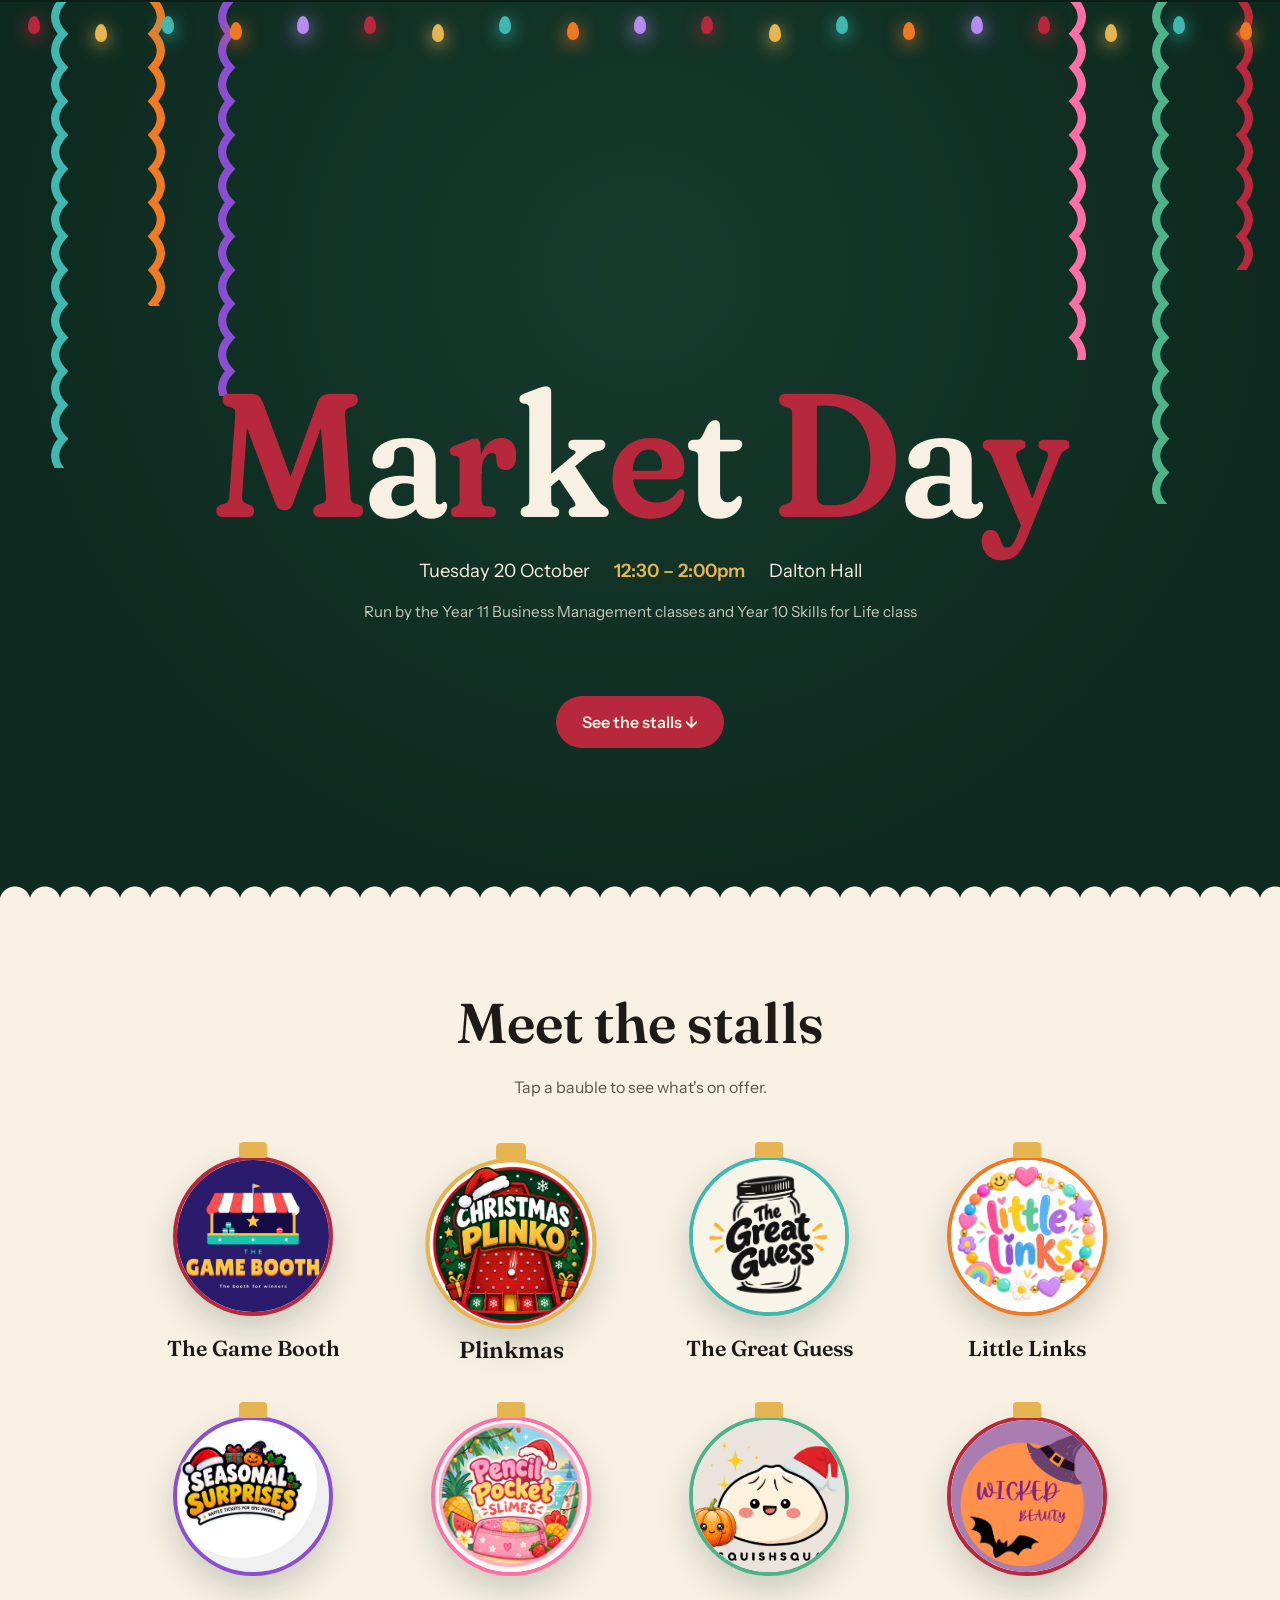
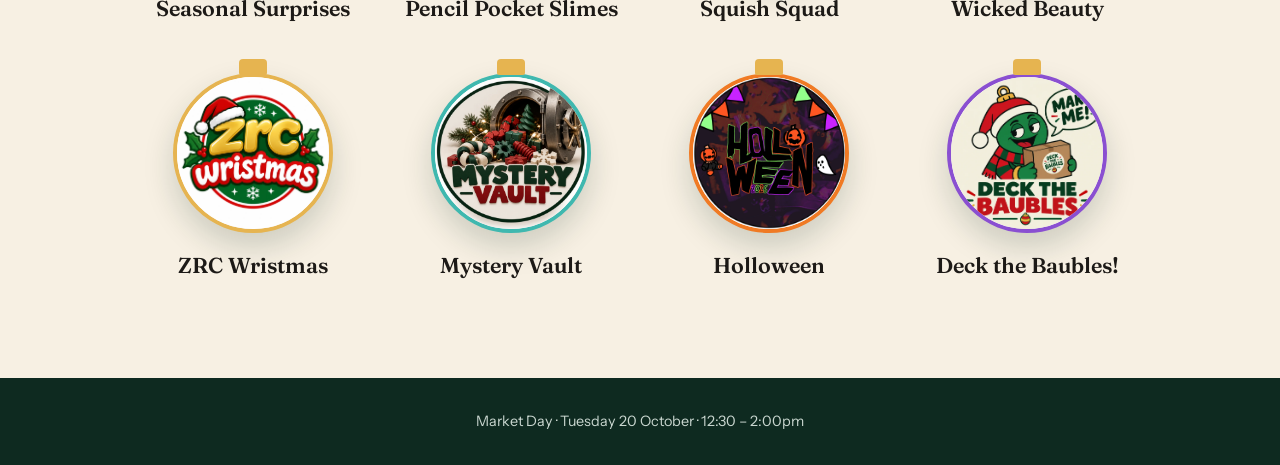
==== index.html @ 4d179e96 "Market Day site Co-Authored-By: Claude Haiku 5.5 <noreply@anthropic.com>" ====
<!doctype html>
<html lang="en">
<head>
<meta charset="utf-8"><meta name="robots" content="noindex"><meta name="viewport" content="width=device-width, initial-scale=1">
<title>Market Day</title>
<link rel="preconnect" href="https://fonts.googleapis.com"><link rel="preconnect" href="https://fonts.gstatic.com" crossorigin>
<link href="https://fonts.googleapis.com/css2?family=Fraunces:ital,opsz,SOFT,WONK,wght@0,9..144,0..100,0..1,600;1,9..144,0..100,0..1,600&family=Instrument+Sans:wght@400;600&display=swap" rel="stylesheet">
<link rel="stylesheet" href="style.css">
</head>
<body>
<section class="hero">
  <div class="confetti" aria-hidden="true"></div>
  <div id="streamers" aria-hidden="true"></div>
  <div style="position:relative;z-index:3">
    <h1 aria-label="Market Day"><span aria-hidden="true">M<b>a</b>r<b>k</b>e<b>t</b> D<b>a</b>y</span></h1>
    <p class="when"><span id="date"></span><b id="time"></b><span id="place"></span></p>
    <p class="runby" id="runBy"></p>
    <br><a class="cue" href="#stalls">See the stalls ↓</a>
  </div>
</section>
<section class="stalls" id="stalls">
  <h2>Meet the stalls</h2>
  <p>Tap a bauble to see what's on offer.</p>
  <div class="grid" id="grid"></div>
</section>
<footer id="foot"></footer>
<script src="data.js"></script>
<script src="common.js"></script>
<script>
  $(".hero").insertAdjacentHTML("afterbegin", garland());
  // ponytail: positions hand-picked to frame the title, not cover it
  $("#streamers").innerHTML = [[4, 52], [11, 34], [17, 44], [83, 40], [90, 56], [96, 30]].map(([x, h], i) => {
    let d = "M12 0"; for (let y = 0; y < h * 8; y += 30) d += ` q ${i % 2 ? 14 : -14} 15 0 30`;
    return `<svg class="streamer" style="left:${x}%;height:${h}vh;animation-delay:-${i * 0.7}s" viewBox="0 0 24 ${h * 8}" preserveAspectRatio="xMidYMin slice"><path d="${d}" stroke="${pick(i + 2)}"/></svg>`;
  }).join("");
  $(".confetti").innerHTML = Array.from({ length: 36 }, (_, i) =>
    `<i style="left:${Math.random() * 100}%;background:${pick(i)};animation-duration:${6 + Math.random() * 8}s;animation-delay:-${Math.random() * 14}s;scale:${0.6 + Math.random() * 0.7}"></i>`).join("");
  for (const k of ["date", "time", "place", "runBy"]) $("#" + k).textContent = MARKET[k];
  $("#foot").textContent = `${MARKET.title} · ${MARKET.date} · ${MARKET.time}`;
  $("#grid").innerHTML = STALLS.map((s) =>
    `<a class="card${s.featured ? " featured" : ""}" style="--b:${pick(STALLS.indexOf(s))};--i:${STALLS.indexOf(s)}" href="stall.html?id=${encodeURIComponent(s.id)}">${bauble(s)}<h3>${esc(s.name)}</h3></a>`).join("");
  // title letters drop in one by one
  let li = 0;
  for (const n of [...$(".hero h1 span").childNodes]) {
    const wrap = (t) => [...t].map((c) => c === " " ? " " : `<i class="l" style="--i:${li++}">${c}</i>`).join("");
    const html = n.nodeType === 3 ? wrap(n.textContent) : `<b>${wrap(n.textContent)}</b>`;
    n.replaceWith(document.createRange().createContextualFragment(html));
  }
  // baubles pop in as they scroll into view
  const io = new IntersectionObserver((es) => es.forEach((e) => e.isIntersecting && (e.target.classList.add("in"), io.unobserve(e.target))), { threshold: 0.3 });
  document.querySelectorAll(".card").forEach((c) => io.observe(c));
  // tap: bauble flies at the screen, then the stall page opens
  document.addEventListener("click", (e) => {
    const a = e.target.closest(".card"); if (!a || e.metaKey || e.ctrlKey || matchMedia("(prefers-reduced-motion: reduce)").matches) return;
    e.preventDefault();
    const b = a.querySelector(".bauble"), r = b.getBoundingClientRect(), z = b.cloneNode(true);
    z.classList.add("zoom"); z.style.cssText = `left:${r.left}px;top:${r.top}px;width:${r.width}px;--dx:${innerWidth / 2 - r.left - r.width / 2}px;--dy:${innerHeight / 2 - r.top - r.height / 2}px;--b:${getComputedStyle(a).getPropertyValue("--b")}`;
    b.style.visibility = "hidden"; document.body.append(z, Object.assign(document.createElement("div"), { className: "zoom-fade" }));
    setTimeout(() => (location.href = a.href), 430);
  });
  addEventListener("pageshow", (e) => e.persisted && (document.querySelectorAll(".zoom, .zoom-fade").forEach((n) => n.remove()), document.querySelectorAll(".bauble").forEach((b) => (b.style.visibility = ""))));
</script>
</body>
</html>
---- style.css ----
:root {
  --pine: #0e2a20; --pine-2: #163b2d; --berry: #b8283c; --gold: #e6b450;
  --cream: #f7f0e3; --ink: #1d1a17;
  --display: "Fraunces", Georgia, serif; --body: "Instrument Sans", system-ui, sans-serif;
}
* { box-sizing: border-box; margin: 0; }
body { font-family: var(--body); background: var(--pine); color: var(--cream); line-height: 1.55; overflow-x: hidden; }
a { color: inherit; }
img { max-width: 100%; display: block; }

/* string lights */
.garland { position: absolute; top: 0; left: 0; right: 0; pointer-events: none; z-index: 2; }
.lights { position: absolute; top: 0; left: 0; right: 0; display: flex; justify-content: space-around; border-top: 2px solid #0a1e17; }
.lights span { width: 12px; height: 18px; border-radius: 50% 50% 50% 50% / 60% 60% 40% 40%; margin-top: 14px;
  background: var(--c); box-shadow: 0 4px 18px var(--c); animation: twinkle 1.8s ease-in-out infinite alternate; }
.lights span:nth-child(5n+1) { --c: var(--berry); }
.lights span:nth-child(5n+2) { --c: var(--gold); animation-delay: .4s; margin-top: 22px; }
.lights span:nth-child(5n+3) { --c: #3fb8af; animation-delay: .9s; }
.lights span:nth-child(5n+4) { --c: #f07a24; animation-delay: 1.3s; margin-top: 20px; }
.lights span:nth-child(5n)   { --c: #b98af0; animation-delay: .6s; }
@keyframes twinkle { to { opacity: .35; box-shadow: none; } }

/* curly streamers */
.streamer { position: absolute; top: 0; width: 24px; transform-origin: 50% 0; animation: sway 3.5s ease-in-out infinite alternate; z-index: 1; }
.streamer path { fill: none; stroke-width: 7; stroke-linecap: round; }
@keyframes sway { from { rotate: -4deg; } to { rotate: 4deg; } }

/* confetti falling in the hero */
.confetti { position: absolute; inset: 0; overflow: hidden; pointer-events: none; }
.confetti i { position: absolute; top: -20px; width: 8px; height: 14px; border-radius: 2px; animation: drop linear infinite; }
@keyframes drop { to { transform: translate(30px, 105vh) rotate(720deg); } }

/* hero */
.hero { position: relative; overflow: hidden; min-height: 100svh; display: grid; place-items: center; text-align: center; padding: 6rem 1.5rem 4rem;
  background: radial-gradient(ellipse at 50% 30%, var(--pine-2), var(--pine) 70%); }
.hero h1 { font-family: var(--display); font-weight: 600; font-size: clamp(4rem, 15vw, 11rem); line-height: .9; margin: 1rem 0 1.5rem;
  font-variation-settings: "SOFT" 100, "WONK" 1; }
.hero h1 { color: var(--berry); } .hero h1 b { color: var(--cream); font-weight: inherit; }
.when { display: inline-flex; flex-wrap: wrap; justify-content: center; gap: .5rem 1.5rem; font-size: 1.15rem; }
.when b { color: var(--gold); font-weight: 600; }
.runby { margin-top: .9rem; font-size: .95rem; opacity: .8; }
.cue { display: inline-block; margin-top: 3rem; text-decoration: none; font-weight: 600; padding: .85rem 1.6rem;
  border-radius: 999px; background: var(--berry); transition: transform .2s; }
.cue:hover { transform: translateY(2px); }

/* stall grid */
.stalls { background: var(--cream); color: var(--ink); padding: 5rem 1.5rem 6rem; position: relative; }
.stalls::before { content: ""; position: absolute; top: -28px; left: 0; right: 0; height: 30px;
  background: radial-gradient(circle at 15px 30px, var(--cream) 15px, transparent 16px) 0 0 / 30px 30px repeat-x; }
.stalls h2, .stall h2 { font-family: var(--display); font-weight: 600; font-size: clamp(2.2rem, 6vw, 3.5rem); text-align: center; }
.stalls > p { text-align: center; color: #5c544a; margin-top: .5rem; }
.grid { max-width: 1000px; margin: 3.5rem auto 0; display: grid; grid-template-columns: repeat(4, 1fr); gap: 3rem 2rem; }
.card { text-decoration: none; text-align: center; display: flex; flex-direction: column; align-items: center; gap: 1rem; }
.card:hover .bauble, .card:focus-visible .bauble { transform: rotate(-6deg) scale(1.05); }
.card h3 { font-family: var(--display); font-weight: 600; font-size: 1.35rem; }
.card.featured .bauble { transform: scale(1.07); }
.card.featured:hover .bauble, .card.featured:focus-visible .bauble { transform: rotate(-6deg) scale(1.12); }
.card.featured h3 { font-size: 1.45rem; }

/* bauble = logo holder */
.bauble { position: relative; width: clamp(120px, 36vw, 160px); aspect-ratio: 1; border-radius: 50%; background: #fff; display: grid; place-items: center;
  overflow: visible; box-shadow: inset -12px -14px 0 rgb(0 0 0 / .06), 0 14px 30px rgb(14 42 32 / .18);
  border: 4px solid var(--b, var(--berry)); transform-origin: 50% -30px; transition: transform .35s cubic-bezier(.3,1.6,.5,1); }
.bauble::before { content: ""; position: absolute; top: -18px; left: 50%; translate: -50% 0; width: 28px; height: 16px;
  background: var(--gold); border-radius: 4px 4px 2px 2px; }
.bauble img { position: absolute; inset: 0; width: 100%; height: 100%; border-radius: 50%; object-fit: cover; } .bauble img.fit { width: 84%; height: 84%; border-radius: 0; object-fit: contain; }
.bauble .initials { font-family: var(--display); font-size: 3rem; font-weight: 600; color: color-mix(in srgb, var(--b, var(--berry)) 70%, #000); }


/* stall page */
.stall { position: relative; min-height: 100svh; background: var(--cream); color: var(--ink); padding: 4.5rem 1.5rem 5rem; }
.stall .lights { border-color: var(--pine); }
.back { position: relative; z-index: 3; display: inline-block; font-weight: 600; text-decoration: none; padding: .5rem 0; }
.back:hover { color: var(--berry); }
.stall article { max-width: 720px; margin: 2rem auto 0; display: grid; gap: 2.5rem; }
.stall header { display: grid; justify-items: center; gap: 1.5rem; text-align: center; }
.stall header .bauble { width: 200px; margin-top: 1rem; }
.stall .desc { font-size: 1.15rem; color: #3d3730; max-width: 55ch; }
.stall h3 { font-family: var(--display); font-weight: 600; font-size: 1.6rem; margin-bottom: 1rem; color: var(--berry); }
.menu { list-style: none; padding: 0; font-size: 1.1rem; }
.menu li { display: flex; gap: .5rem; padding: .45rem 0; }
.menu li::after { content: ""; order: 1; flex: 1; border-bottom: 2px dotted #c9bda8; margin-bottom: .4rem; }
.menu b { order: 2; font-variant-numeric: tabular-nums; }
.team { display: flex; flex-wrap: wrap; gap: .6rem; list-style: none; padding: 0; }
.team li { background: var(--pine); color: var(--cream); padding: .45rem 1rem; border-radius: 999px; }
.photo { border-radius: 14px; border: 6px solid #fff; box-shadow: 0 14px 30px rgb(0 0 0 / .15); rotate: -1deg; }
footer { text-align: center; padding: 2rem; font-size: .9rem; color: #c9d6cf; }

/* ---- motion ---- */
/* title letters drop and bounce in, then bob */
.hero h1 .l { display: inline-block; font-style: normal; animation: dropin .7s cubic-bezier(.3,1.6,.5,1) both, bob 3s ease-in-out infinite alternate;
  animation-delay: calc(var(--i) * 70ms), calc(.8s + var(--i) * 120ms); }
@keyframes dropin { from { opacity: 0; transform: translateY(-1.2em) rotate(-12deg); } }
@keyframes bob { to { translate: 0 -.06em; rotate: 2deg; } }
.when, .runby, .cue { animation: rise .8s ease-out both; }
.when { animation-delay: .9s; } .runby { animation-delay: 1.05s; } .cue { animation-delay: 1.2s, 2.4s; animation-name: rise, nudge; animation-duration: .8s, 2s; animation-iteration-count: 1, infinite; }
@keyframes rise { from { opacity: 0; translate: 0 18px; } }
@keyframes nudge { 0%, 70%, 100% { transform: none; } 80% { transform: translateY(5px); } 90% { transform: translateY(-2px); } }

/* baubles: pop in on scroll, then swing gently from the hook */
.card { opacity: 0; translate: 0 30px; scale: .85; transition: opacity .5s, translate .6s cubic-bezier(.3,1.6,.5,1), scale .6s cubic-bezier(.3,1.6,.5,1); transition-delay: calc(var(--i) % 4 * 90ms); }
.card.in { opacity: 1; translate: 0; scale: 1; }
.card .bauble { animation: swing 3.2s ease-in-out infinite alternate; animation-delay: calc(var(--i) * -.45s); }
@keyframes swing { from { rotate: -3deg; } to { rotate: 3deg; } }
.card h3 { transition: color .2s; } .card:hover h3 { color: color-mix(in srgb, var(--b) 75%, #000); }

/* featured bauble: a glint sweeps across */
.card.featured .bauble::after { content: ""; position: absolute; inset: 0; border-radius: 50%; pointer-events: none;
  background: linear-gradient(115deg, transparent 42%, rgb(255 255 255 / .8) 50%, transparent 58%) 150% 0 / 300% 100% no-repeat; animation: glint 3.5s ease-in-out 1.5s infinite; }
@keyframes glint { 0%, 60% { background-position: 150% 0; } 85%, 100% { background-position: -50% 0; } }

/* tap: bauble launches at the screen */
.zoom { position: fixed; z-index: 9; margin: 0; pointer-events: none; transform-origin: 50% 50%; animation: zoom .45s cubic-bezier(.6,0,.9,.4) forwards; }
@keyframes zoom { to { transform: translate(var(--dx), var(--dy)) scale(14); rotate: 0deg; } }
.zoom-fade { position: fixed; inset: 0; z-index: 10; background: var(--cream); opacity: 0; animation: fadein .15s .32s forwards; pointer-events: none; }
@keyframes fadein { to { opacity: 1; } }

/* stall page: bauble lands from the zoom, sections rise, team pills pop */
.stall header .bauble { animation: hang 1.1s cubic-bezier(.3,1.6,.5,1) both, swing 3.2s ease-in-out 1.1s infinite alternate; }
@keyframes hang { from { scale: 4; opacity: 0; } 60% { opacity: 1; } }
.stall header h2, .stall .desc, .stall section, .stall .photo { animation: rise .7s ease-out both; }
.stall header h2 { animation-delay: .3s; } .stall .desc { animation-delay: .45s; } .stall section { animation-delay: .6s; } .stall section + section { animation-delay: .75s; } .stall .photo { animation-delay: .9s; }
.team li { animation: rise .5s cubic-bezier(.3,1.6,.5,1) both; animation-delay: calc(.9s + var(--n, 0) * 80ms); transition: transform .2s; }
.team li:hover { transform: translateY(-3px) rotate(-2deg); }
.menu li { transition: padding .2s; } .menu li:hover { padding-left: .4rem; }

@media (prefers-reduced-motion: reduce) {
  .lights span, .streamer, .hero h1 .l, .when, .runby, .cue, .card .bauble, .stall *, .card.featured .bauble::after { animation: none !important; }
  .card { opacity: 1; translate: 0; scale: 1; transition: none; } .confetti { display: none; }
}
@media (max-width: 700px) { .streamer:nth-of-type(3n+2) { display: none; } .grid { gap: 2.5rem 1rem; grid-template-columns: repeat(2, 1fr); } }
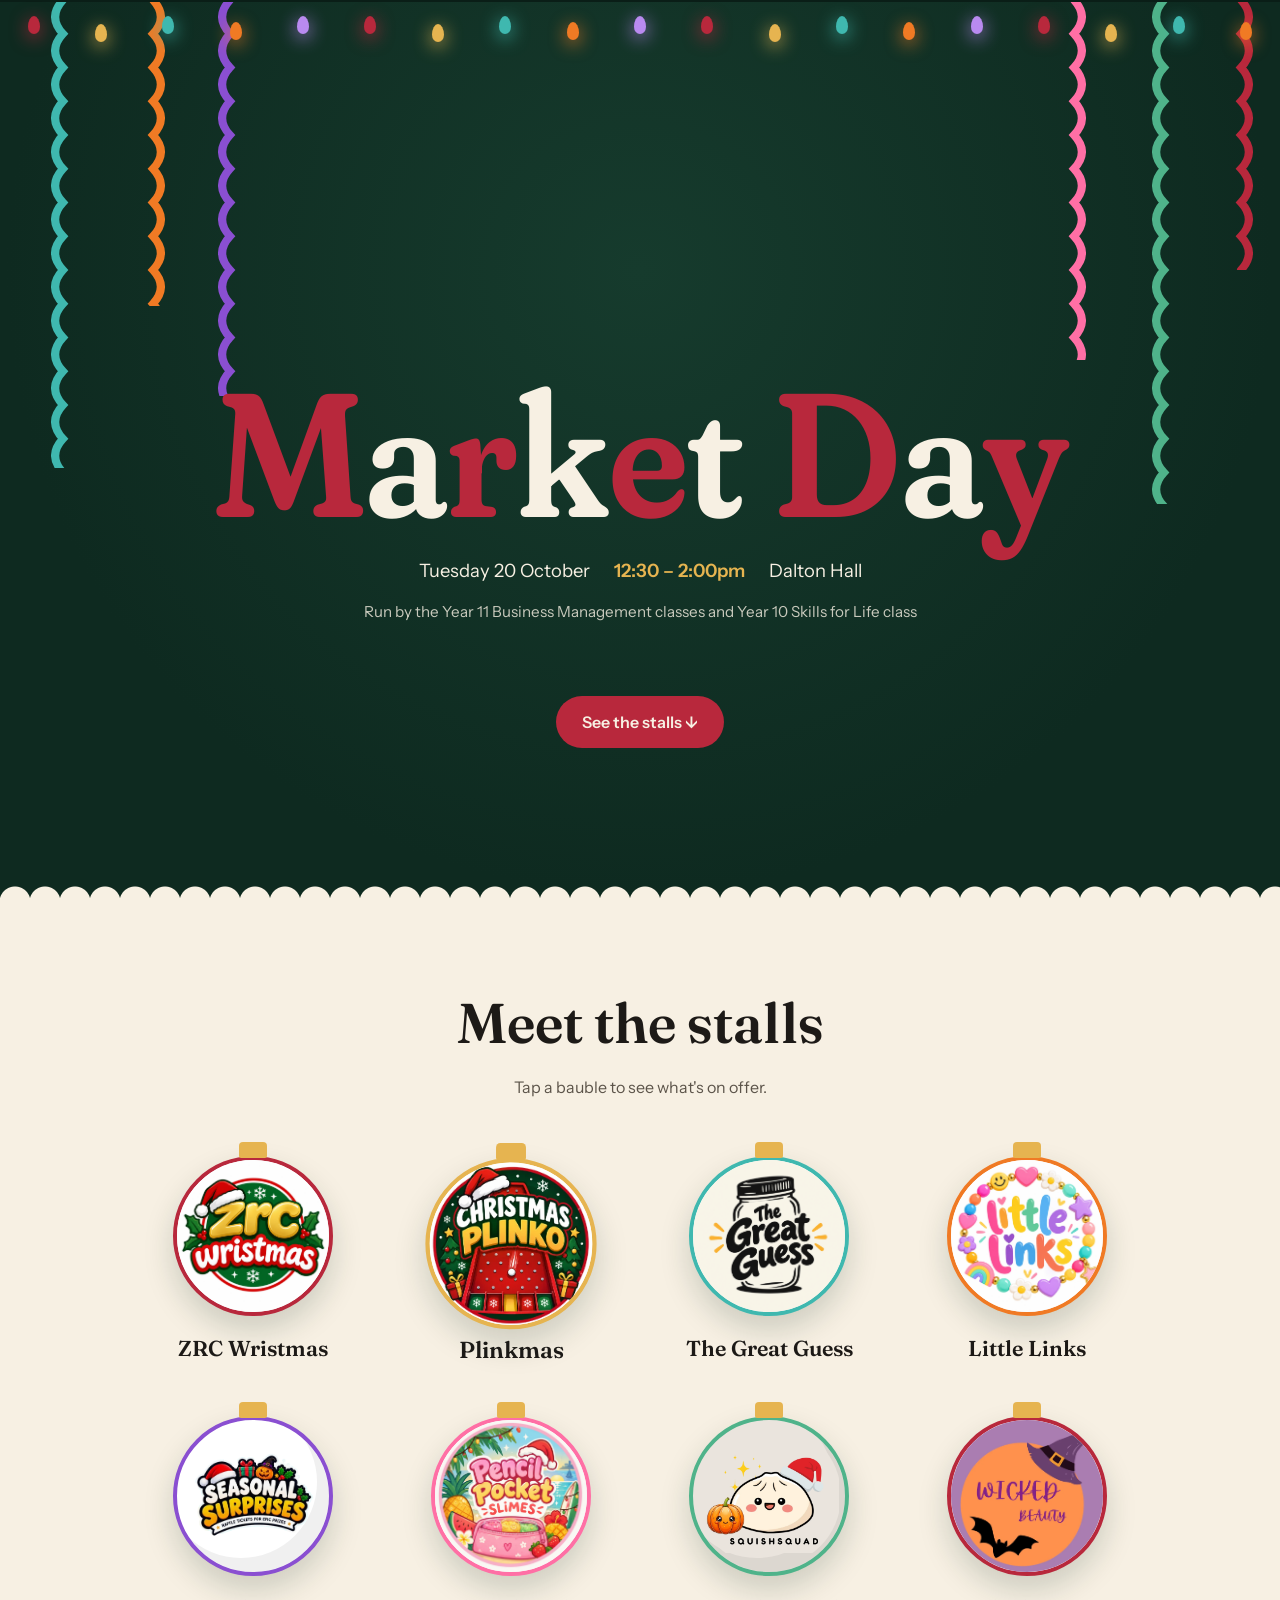
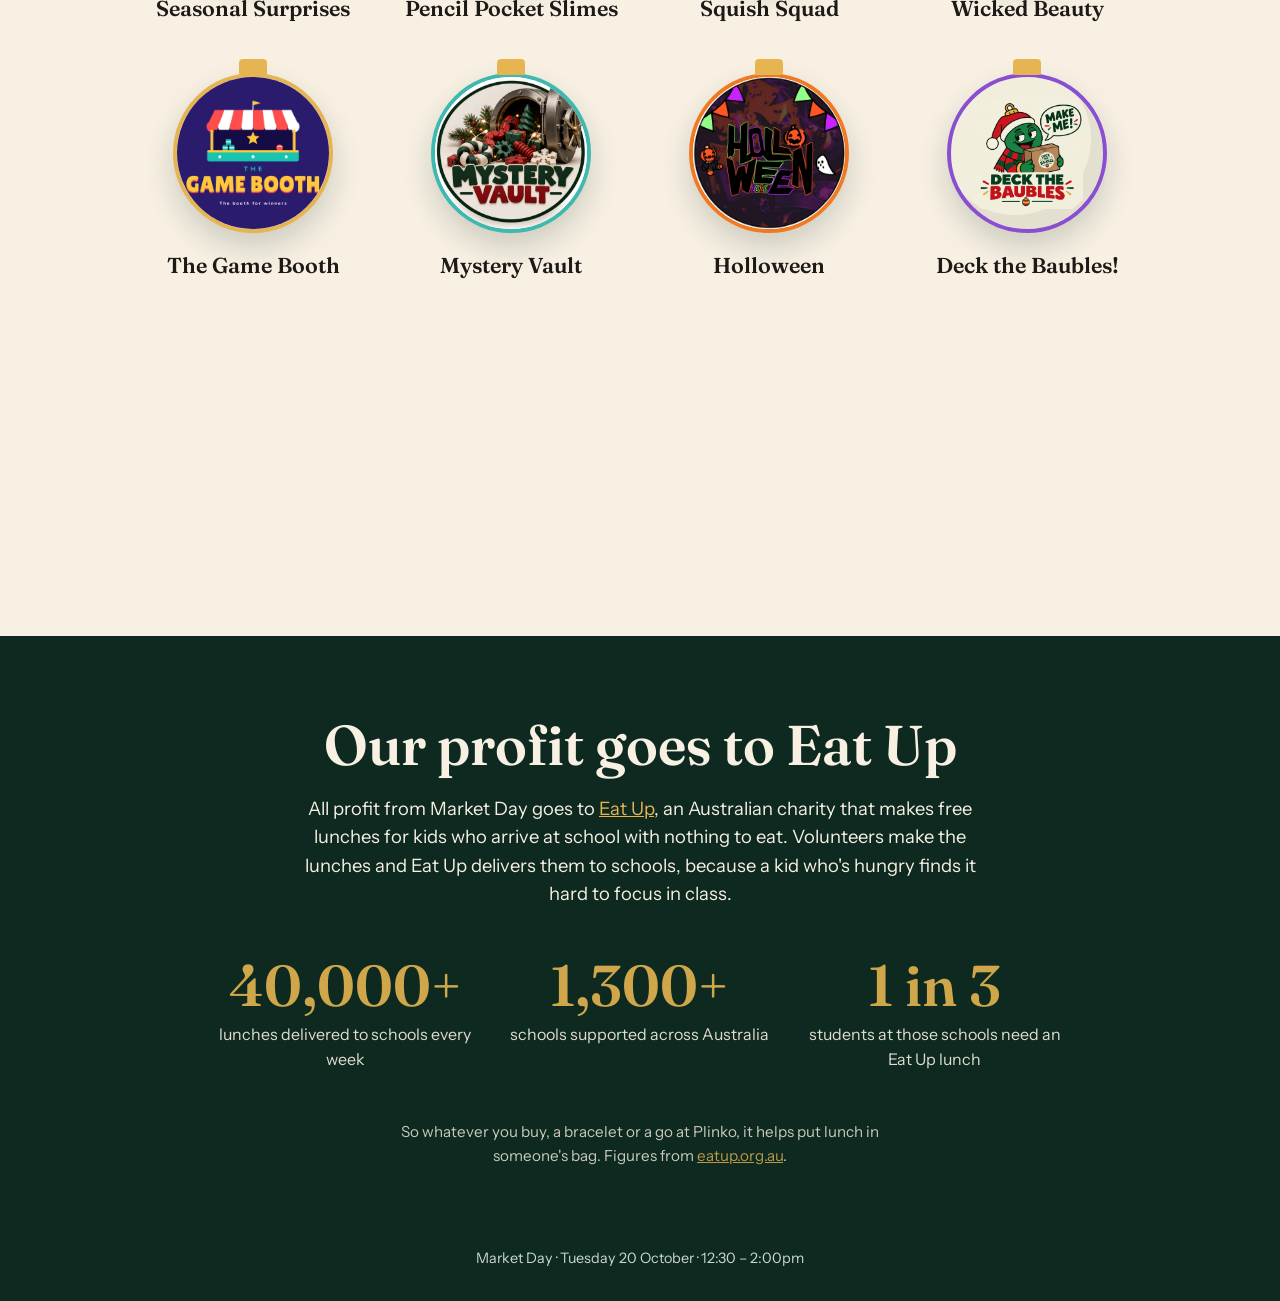
==== commit f01f6c08: "Add Christmas Crafts, Little Links team photo, Eat Up section, 'Game preview' label Co-Authored-By: " ====
--- a/index.html
+++ b/index.html
@@ -22,6 +22,16 @@
   <h2>Meet the stalls</h2>
   <p>Tap a bauble to see what's on offer.</p>
   <div class="grid" id="grid"></div>
+</section>
+<section class="cause" id="eat-up">
+  <h2>Our profit goes to Eat Up</h2>
+  <p class="lead">All profit from Market Day goes to <a href="https://eatup.org.au/" target="_blank" rel="noopener">Eat Up</a>, an Australian charity that makes free lunches for kids who arrive at school with nothing to eat. Volunteers make the lunches and Eat Up delivers them to schools, because a kid who's hungry finds it hard to focus in class.</p>
+  <ul class="stats">
+    <li><b>40,000+</b> lunches delivered to schools every week</li>
+    <li><b>1,300+</b> schools supported across Australia</li>
+    <li><b>1 in 3</b> students at those schools need an Eat Up lunch</li>
+  </ul>
+  <p class="small">So whatever you buy, a bracelet or a go at Plinko, it helps put lunch in someone's bag. Figures from <a href="https://eatup.org.au/" target="_blank" rel="noopener">eatup.org.au</a>.</p>
 </section>
 <footer id="foot"></footer>
 <script src="data.js"></script>
--- a/style.css
+++ b/style.css
@@ -54,6 +54,8 @@
 .card:hover .bauble, .card:focus-visible .bauble { transform: rotate(-6deg) scale(1.05); }
 .card h3 { font-family: var(--display); font-weight: 600; font-size: 1.35rem; }
 .card.featured .bauble { transform: scale(1.07); }
+/* centre a lone bauble on the last row */
+.card:last-child:nth-child(4n+1) { grid-column: 2 / span 2; }
 .card.featured:hover .bauble, .card.featured:focus-visible .bauble { transform: rotate(-6deg) scale(1.12); }
 .card.featured h3 { font-size: 1.45rem; }
 
@@ -63,7 +65,9 @@
   border: 4px solid var(--b, var(--berry)); transform-origin: 50% -30px; transition: transform .35s cubic-bezier(.3,1.6,.5,1); }
 .bauble::before { content: ""; position: absolute; top: -18px; left: 50%; translate: -50% 0; width: 28px; height: 16px;
   background: var(--gold); border-radius: 4px 4px 2px 2px; }
-.bauble img { position: absolute; inset: 0; width: 100%; height: 100%; border-radius: 50%; object-fit: cover; } .bauble img.fit { width: 84%; height: 84%; border-radius: 0; object-fit: contain; }
+.bauble img { position: absolute; inset: 0; width: 100%; height: 100%; border-radius: 50%; object-fit: cover; } 
+/* logoFit: shrink to show the whole logo, clipped to the bauble circle */
+.bauble img.fit { position: static; width: calc(var(--fit) * 1%); height: calc(var(--fit) * 1%); border-radius: 0; object-fit: contain; clip-path: circle(calc(4750% / var(--fit))); }
 .bauble .initials { font-family: var(--display); font-size: 3rem; font-weight: 600; color: color-mix(in srgb, var(--b, var(--berry)) 70%, #000); }
 
 
@@ -83,7 +87,13 @@
 .menu b { order: 2; font-variant-numeric: tabular-nums; }
 .team { display: flex; flex-wrap: wrap; gap: .6rem; list-style: none; padding: 0; }
 .team li { background: var(--pine); color: var(--cream); padding: .45rem 1rem; border-radius: 999px; }
-.photo { border-radius: 14px; border: 6px solid #fff; box-shadow: 0 14px 30px rgb(0 0 0 / .15); rotate: -1deg; }
+.photo { margin: 0 auto 1.25rem; max-height: 85vh; width: auto; max-width: 100%; border-radius: 14px; border: 6px solid #fff; box-shadow: 0 14px 30px rgb(0 0 0 / .15); rotate: -1deg; }
+.demo { border-radius: 14px; box-shadow: 0 14px 30px rgb(0 0 0 / .18); }
+.pager { display: grid; grid-template-columns: 1fr 1fr; gap: 1rem; }
+.pager a { display: grid; align-content: start; gap: .2rem; padding: 1rem 1.25rem; border-radius: 14px; background: var(--pine); color: var(--cream); text-decoration: none; font-family: var(--display); font-weight: 600; font-size: 1.15rem; transition: transform .2s, background .2s; }
+.pager a:last-child { text-align: right; }
+.pager a:hover { background: var(--berry); transform: translateY(-2px); }
+.pager small { font-family: var(--body); font-size: .8rem; color: var(--gold); letter-spacing: .04em; text-transform: uppercase; }
 footer { text-align: center; padding: 2rem; font-size: .9rem; color: #c9d6cf; }
 
 /* ---- motion ---- */
@@ -128,4 +138,16 @@
   .lights span, .streamer, .hero h1 .l, .when, .runby, .cue, .card .bauble, .stall *, .card.featured .bauble::after { animation: none !important; }
   .card { opacity: 1; translate: 0; scale: 1; transition: none; } .confetti { display: none; }
 }
-@media (max-width: 700px) { .streamer:nth-of-type(3n+2) { display: none; } .grid { gap: 2.5rem 1rem; grid-template-columns: repeat(2, 1fr); } }
+@media (max-width: 700px) { .streamer:nth-of-type(3n+2) { display: none; } .grid { gap: 2.5rem 1rem; grid-template-columns: repeat(2, 1fr); }
+  .card:last-child:nth-child(4n+1) { grid-column: auto; } .card:last-child:nth-child(2n+1) { grid-column: 1 / -1; } }
+
+/* Eat Up charity section */
+.cause { max-width: 900px; margin: 0 auto; padding: 5rem 1.5rem 3rem; text-align: center; }
+.cause h2 { font-family: var(--display); font-weight: 600; font-size: clamp(2.2rem, 6vw, 3.5rem); line-height: 1.05; }
+.cause .lead { font-size: 1.15rem; max-width: 58ch; margin: 1.25rem auto 0; }
+.cause a { color: var(--gold); }
+.stats { list-style: none; padding: 0; margin: 3rem 0; display: grid; grid-template-columns: repeat(3, 1fr); gap: 2rem; }
+.stats li { font-size: 1rem; opacity: .9; }
+.stats b { display: block; font-family: var(--display); font-weight: 600; font-size: clamp(2.4rem, 7vw, 3.6rem); color: var(--gold); line-height: 1; margin-bottom: .5rem; }
+.cause .small { font-size: .95rem; opacity: .8; max-width: 55ch; margin: 0 auto; }
+@media (max-width: 700px) { .stats { grid-template-columns: 1fr; gap: 1.75rem; } }
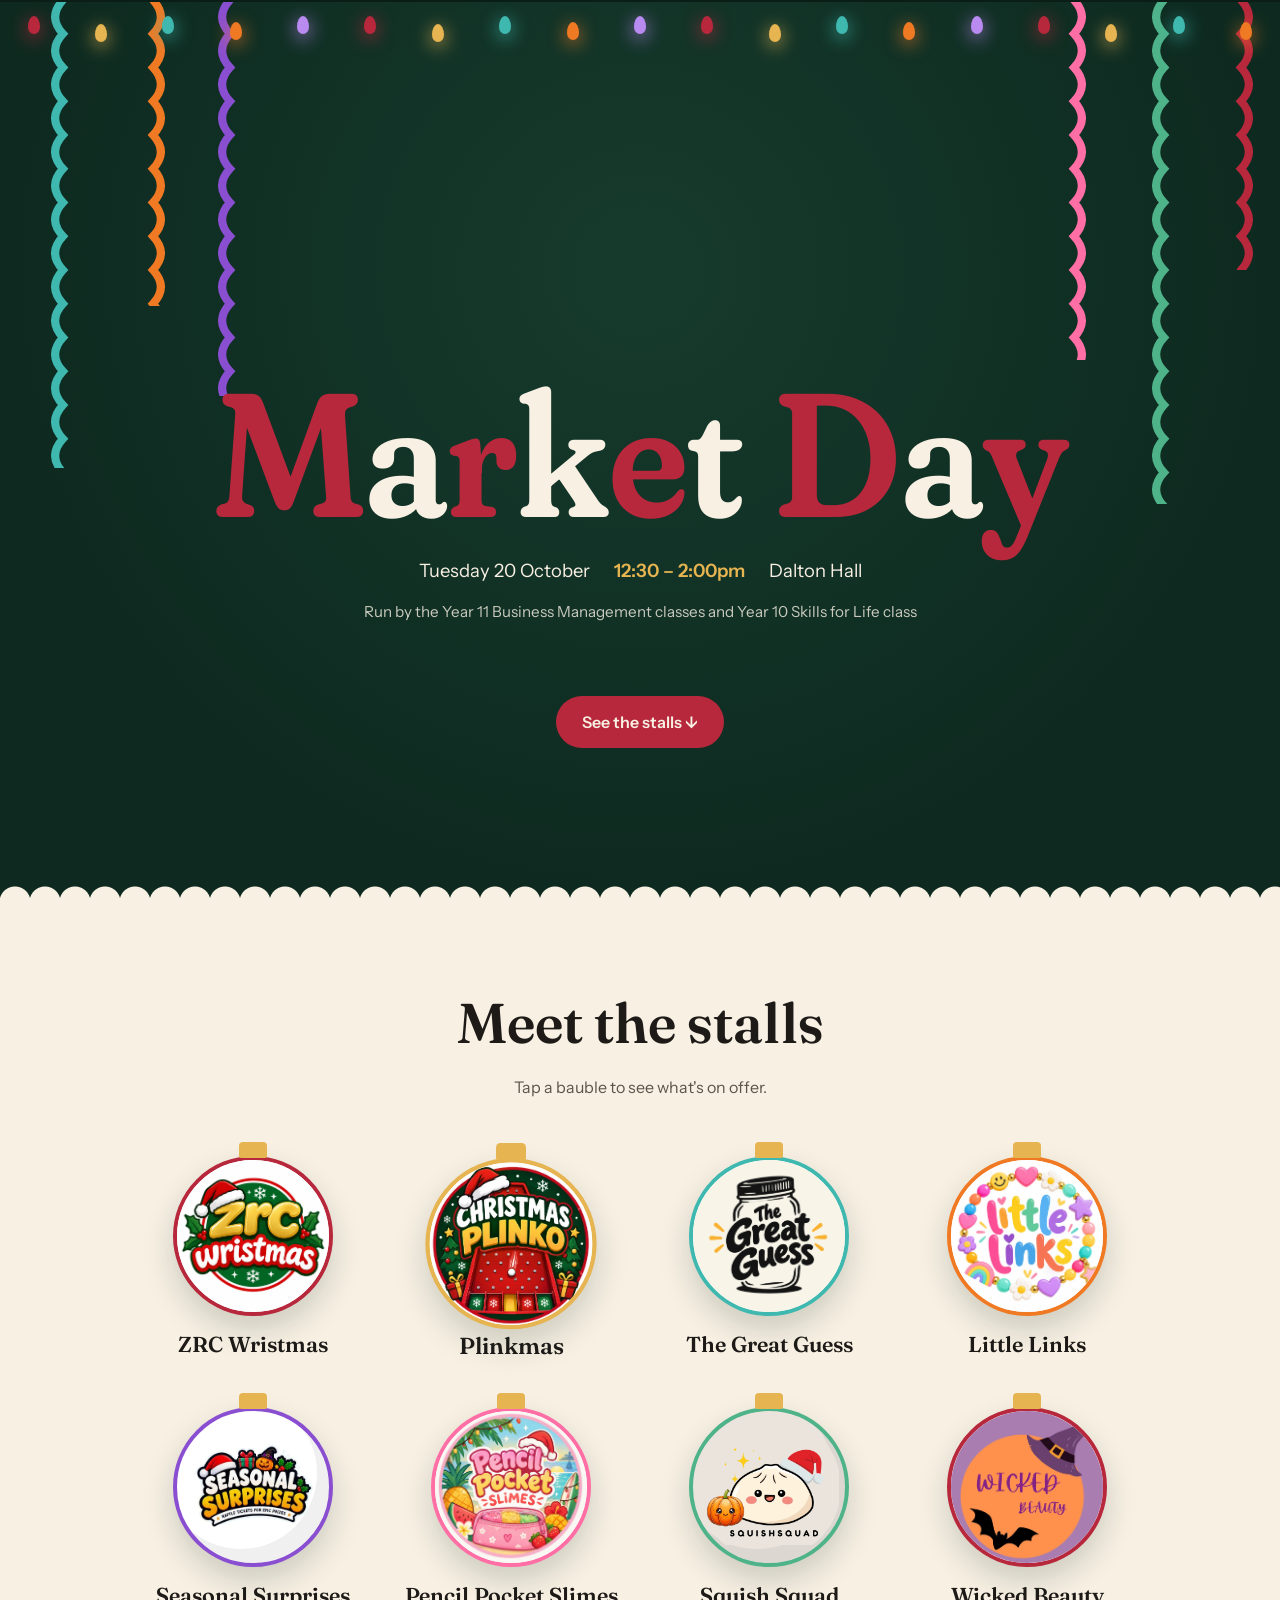
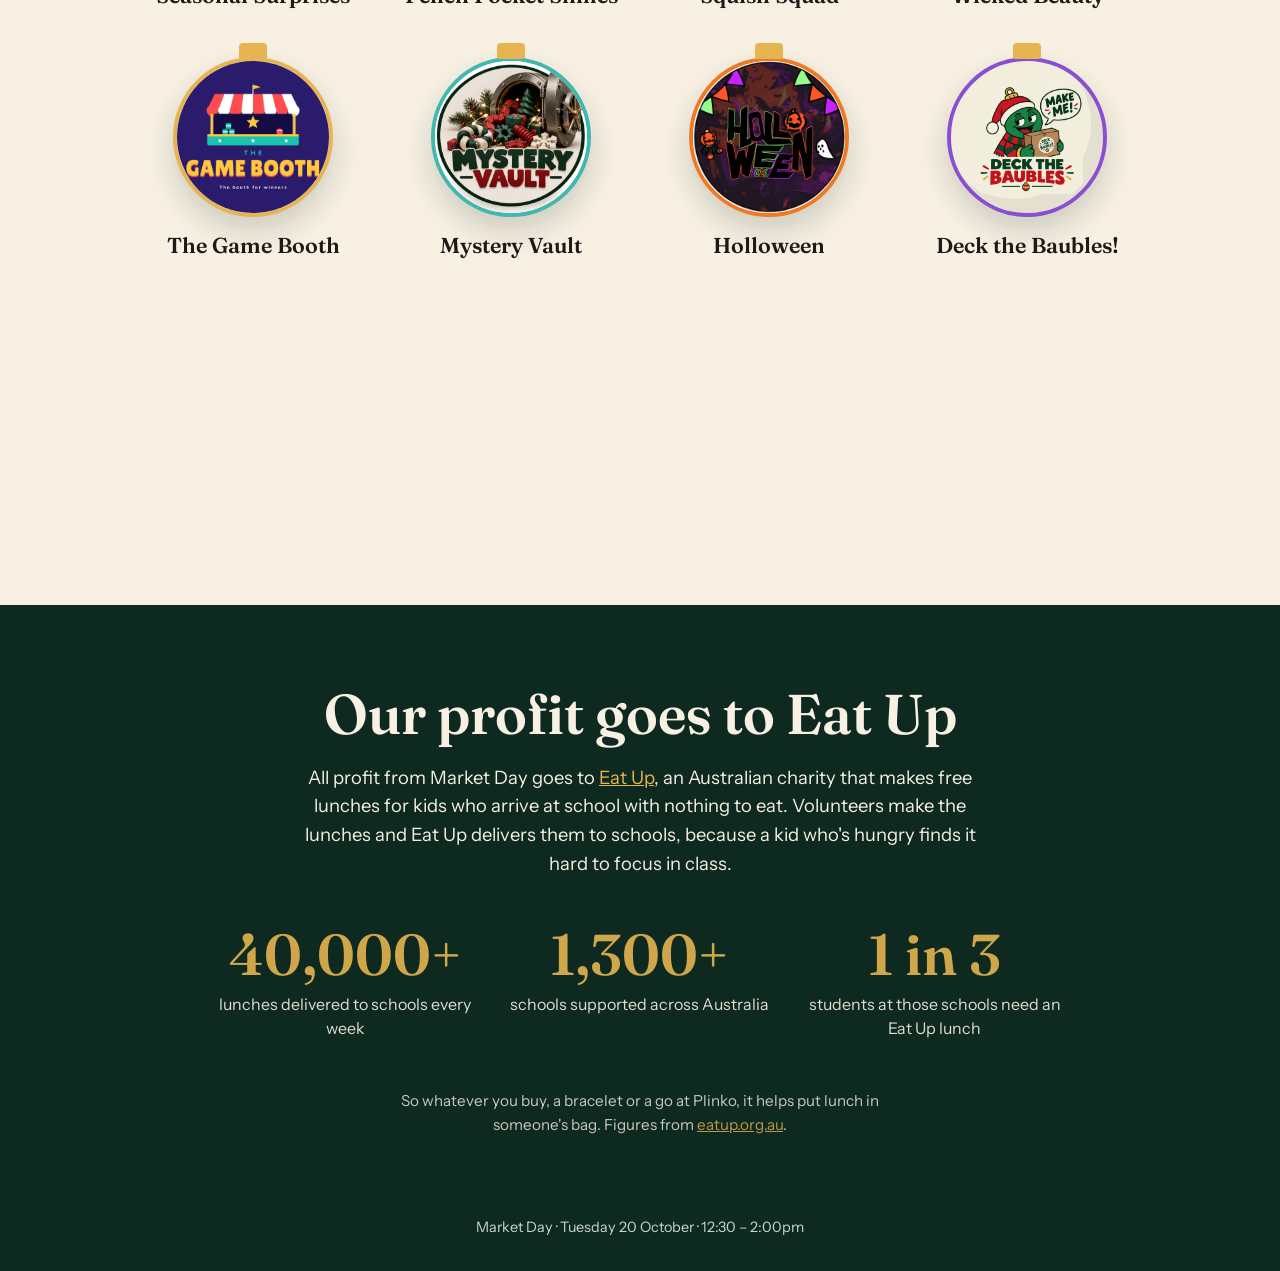
==== commit b7c6fe5e: "Mobile: stop stall page zooming out, stack Market/Day title, tidy hero + card text Co-Authored-By: C" ====
--- a/index.html
+++ b/index.html
@@ -50,12 +50,10 @@
   $("#grid").innerHTML = STALLS.map((s) =>
     `<a class="card${s.featured ? " featured" : ""}" style="--b:${pick(STALLS.indexOf(s))};--i:${STALLS.indexOf(s)}" href="stall.html?id=${encodeURIComponent(s.id)}">${bauble(s)}<h3>${esc(s.name)}</h3></a>`).join("");
   // title letters drop in one by one
+  // words sit in nowrap spans so the line can only break between "Market" and "Day"
   let li = 0;
-  for (const n of [...$(".hero h1 span").childNodes]) {
-    const wrap = (t) => [...t].map((c) => c === " " ? " " : `<i class="l" style="--i:${li++}">${c}</i>`).join("");
-    const html = n.nodeType === 3 ? wrap(n.textContent) : `<b>${wrap(n.textContent)}</b>`;
-    n.replaceWith(document.createRange().createContextualFragment(html));
-  }
+  const wrap = (t) => [...t].map((c) => c === " " ? `</span> <span class="w">` : `<i class="l" style="--i:${li++}">${c}</i>`).join("");
+  $(".hero h1 span").innerHTML = `<span class="w">${[...$(".hero h1 span").childNodes].map((n) => n.nodeType === 3 ? wrap(n.textContent) : `<b>${wrap(n.textContent)}</b>`).join("")}</span>`;
   // baubles pop in as they scroll into view
   const io = new IntersectionObserver((es) => es.forEach((e) => e.isIntersecting && (e.target.classList.add("in"), io.unobserve(e.target))), { threshold: 0.3 });
   document.querySelectorAll(".card").forEach((c) => io.observe(c));
--- a/style.css
+++ b/style.css
@@ -35,7 +35,7 @@
   background: radial-gradient(ellipse at 50% 30%, var(--pine-2), var(--pine) 70%); }
 .hero h1 { font-family: var(--display); font-weight: 600; font-size: clamp(4rem, 15vw, 11rem); line-height: .9; margin: 1rem 0 1.5rem;
   font-variation-settings: "SOFT" 100, "WONK" 1; }
-.hero h1 { color: var(--berry); } .hero h1 b { color: var(--cream); font-weight: inherit; }
+.hero h1 { color: var(--berry); } .hero h1 .w { white-space: nowrap; } .hero h1 b { color: var(--cream); font-weight: inherit; }
 .when { display: inline-flex; flex-wrap: wrap; justify-content: center; gap: .5rem 1.5rem; font-size: 1.15rem; }
 .when b { color: var(--gold); font-weight: 600; }
 .runby { margin-top: .9rem; font-size: .95rem; opacity: .8; }
@@ -52,7 +52,7 @@
 .grid { max-width: 1000px; margin: 3.5rem auto 0; display: grid; grid-template-columns: repeat(4, 1fr); gap: 3rem 2rem; }
 .card { text-decoration: none; text-align: center; display: flex; flex-direction: column; align-items: center; gap: 1rem; }
 .card:hover .bauble, .card:focus-visible .bauble { transform: rotate(-6deg) scale(1.05); }
-.card h3 { font-family: var(--display); font-weight: 600; font-size: 1.35rem; }
+.card h3 { font-family: var(--display); font-weight: 600; font-size: 1.35rem; line-height: 1.2; }
 .card.featured .bauble { transform: scale(1.07); }
 /* centre a lone bauble on the last row */
 .card:last-child:nth-child(4n+1) { grid-column: 2 / span 2; }
@@ -72,7 +72,7 @@
 
 
 /* stall page */
-.stall { position: relative; min-height: 100svh; background: var(--cream); color: var(--ink); padding: 4.5rem 1.5rem 5rem; }
+.stall { position: relative; overflow-x: clip; min-height: 100svh; background: var(--cream); color: var(--ink); padding: 4.5rem 1.5rem 5rem; }
 .stall .lights { border-color: var(--pine); }
 .back { position: relative; z-index: 3; display: inline-block; font-weight: 600; text-decoration: none; padding: .5rem 0; }
 .back:hover { color: var(--berry); }
@@ -138,8 +138,12 @@
   .lights span, .streamer, .hero h1 .l, .when, .runby, .cue, .card .bauble, .stall *, .card.featured .bauble::after { animation: none !important; }
   .card { opacity: 1; translate: 0; scale: 1; transition: none; } .confetti { display: none; }
 }
-@media (max-width: 700px) { .streamer:nth-of-type(3n+2) { display: none; } .grid { gap: 2.5rem 1rem; grid-template-columns: repeat(2, 1fr); }
-  .card:last-child:nth-child(4n+1) { grid-column: auto; } .card:last-child:nth-child(2n+1) { grid-column: 1 / -1; } }
+@media (max-width: 700px) { .streamer:nth-of-type(3n+2) { display: none; } .streamer { max-height: 30svh; } .grid { gap: 2.5rem 1rem; grid-template-columns: repeat(2, 1fr); }
+  .card:last-child:nth-child(4n+1) { grid-column: auto; } .card:last-child:nth-child(2n+1) { grid-column: 1 / -1; }
+  .hero h1 { font-size: 24vw; line-height: .85; } .hero h1 .w { display: block; }
+  .when { flex-direction: column; align-items: center; gap: .15rem; } .cue { margin-top: 2rem; }
+  .card h3 { font-size: 1.15rem; } .stall .desc { font-size: 1.05rem; text-align: left; }
+  .pager a { font-size: 1rem; padding: .9rem 1rem; } }
 
 /* Eat Up charity section */
 .cause { max-width: 900px; margin: 0 auto; padding: 5rem 1.5rem 3rem; text-align: center; }
